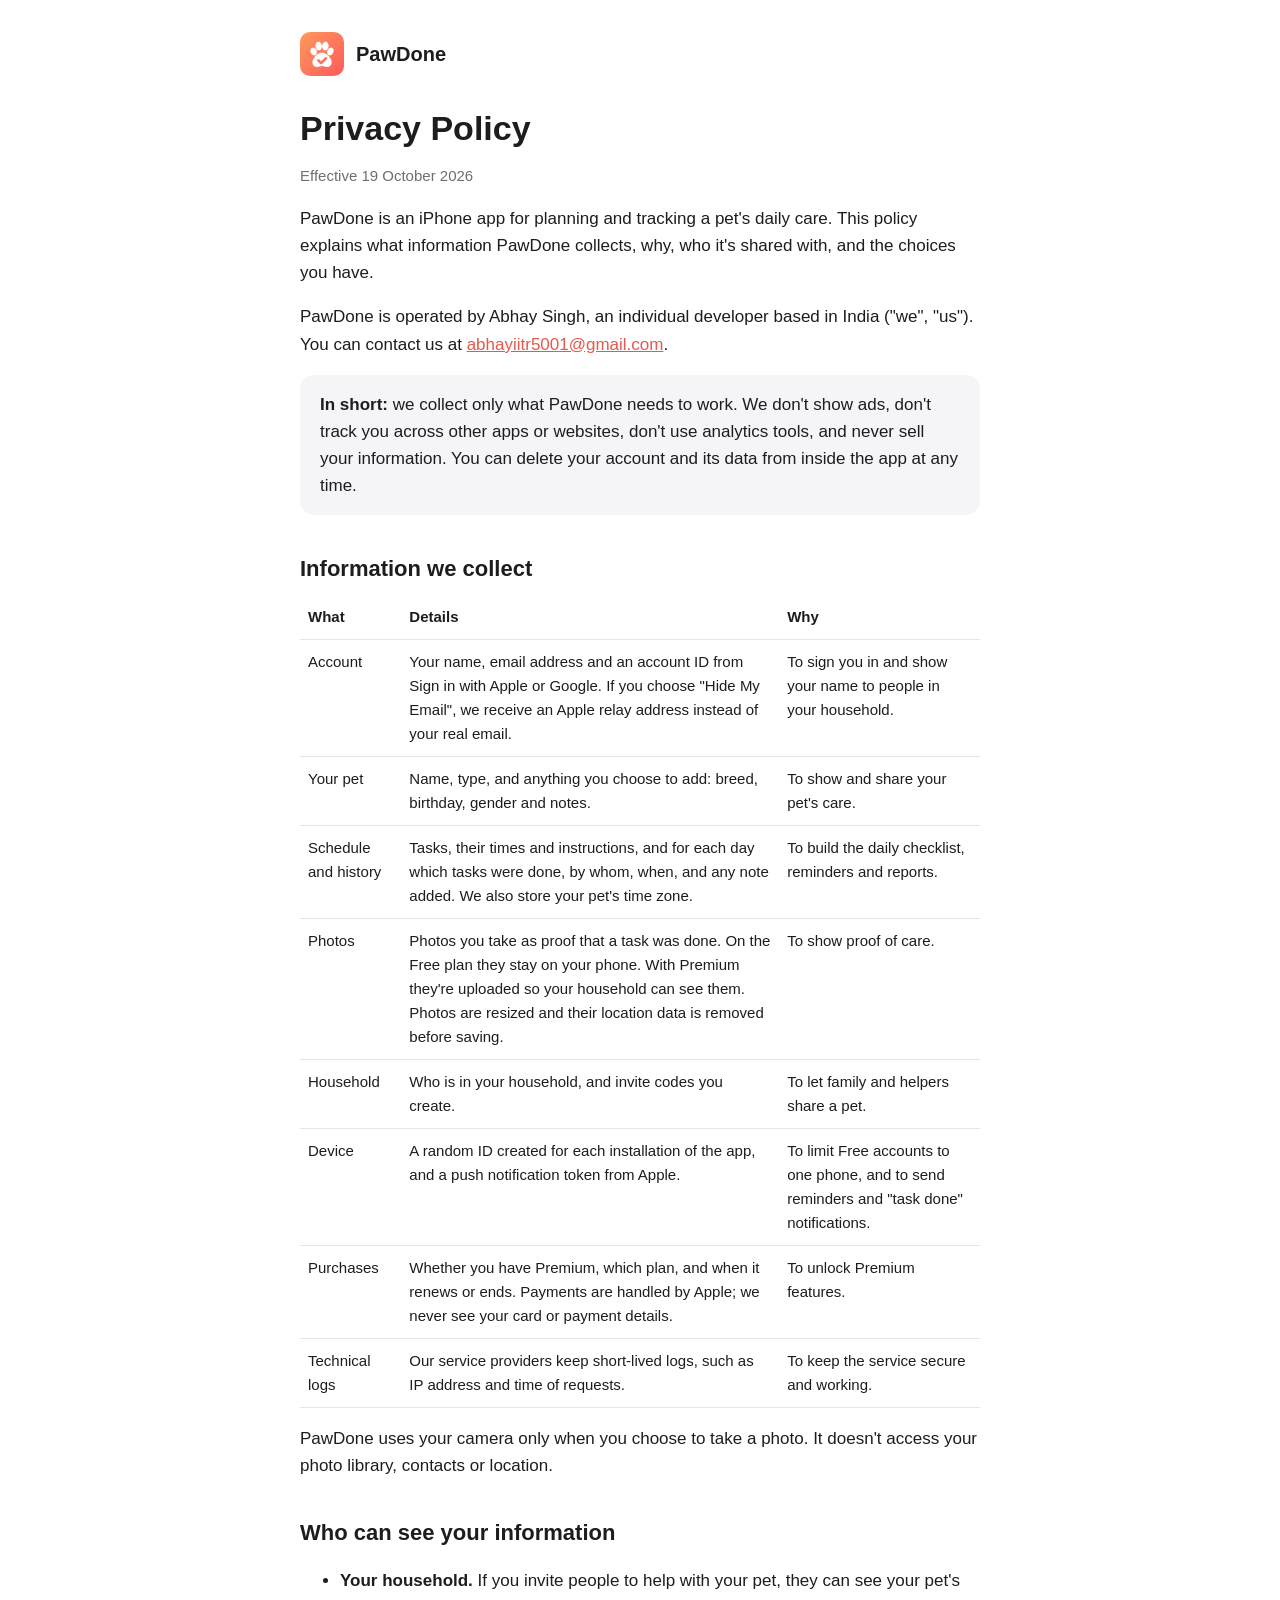
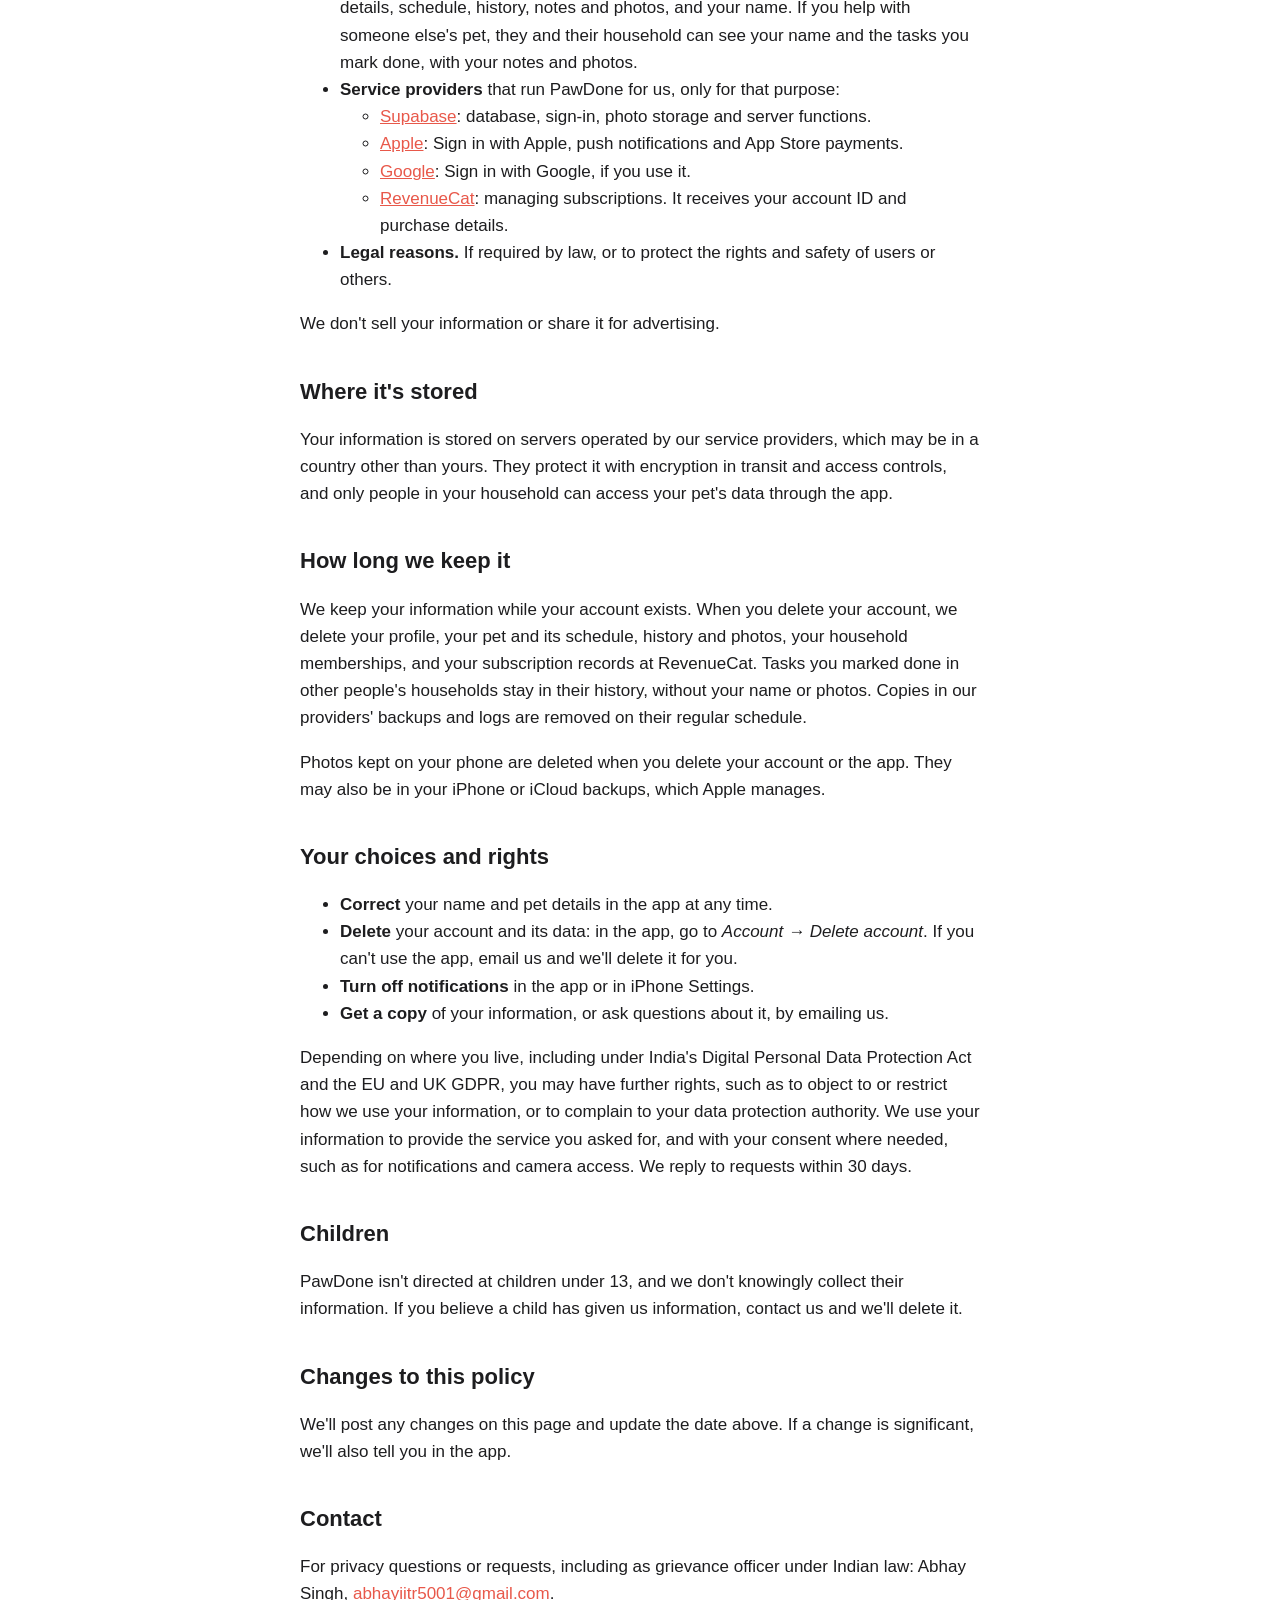
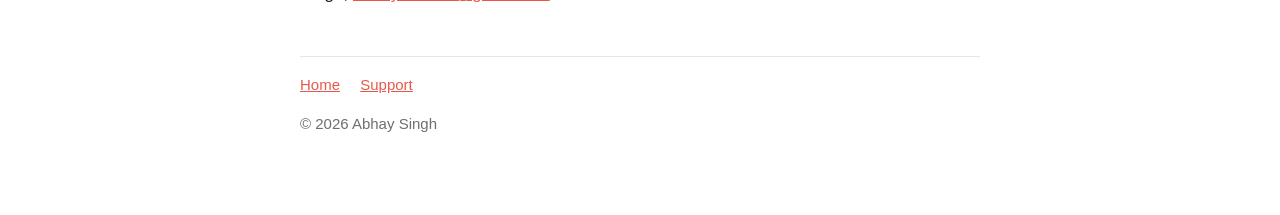
==== site/privacy/index.html @ d8fb73e8 "Add account deletion, privacy policy and support pages (App Store requirements) Account deletion (Ap" ====
<!doctype html>
<html lang="en">
<head>
  <meta charset="utf-8">
  <meta name="viewport" content="width=device-width, initial-scale=1">
  <title>Privacy Policy · PawDone</title>
  <link rel="icon" href="../icon.png">
  <link rel="stylesheet" href="../style.css">
</head>
<body>
  <main>
    <header class="site">
      <img src="../icon.png" alt="">
      <a href="../">PawDone</a>
    </header>

    <h1>Privacy Policy</h1>
    <p class="updated">Effective 19 October 2026</p>

    <p>PawDone is an iPhone app for planning and tracking a pet's daily care. This policy explains what information PawDone collects, why, who it's shared with, and the choices you have.</p>

    <p>PawDone is operated by Abhay Singh, an individual developer based in India ("we", "us"). You can contact us at <a href="mailto:abhayiitr5001@gmail.com">abhayiitr5001@gmail.com</a>.</p>

    <div class="card">
      <strong>In short:</strong> we collect only what PawDone needs to work. We don't show ads, don't track you across other apps or websites, don't use analytics tools, and never sell your information. You can delete your account and its data from inside the app at any time.
    </div>

    <h2>Information we collect</h2>
    <table>
      <tr><th>What</th><th>Details</th><th>Why</th></tr>
      <tr>
        <td>Account</td>
        <td>Your name, email address and an account ID from Sign in with Apple or Google. If you choose "Hide My Email", we receive an Apple relay address instead of your real email.</td>
        <td>To sign you in and show your name to people in your household.</td>
      </tr>
      <tr>
        <td>Your pet</td>
        <td>Name, type, and anything you choose to add: breed, birthday, gender and notes.</td>
        <td>To show and share your pet's care.</td>
      </tr>
      <tr>
        <td>Schedule and history</td>
        <td>Tasks, their times and instructions, and for each day which tasks were done, by whom, when, and any note added. We also store your pet's time zone.</td>
        <td>To build the daily checklist, reminders and reports.</td>
      </tr>
      <tr>
        <td>Photos</td>
        <td>Photos you take as proof that a task was done. On the Free plan they stay on your phone. With Premium they're uploaded so your household can see them. Photos are resized and their location data is removed before saving.</td>
        <td>To show proof of care.</td>
      </tr>
      <tr>
        <td>Household</td>
        <td>Who is in your household, and invite codes you create.</td>
        <td>To let family and helpers share a pet.</td>
      </tr>
      <tr>
        <td>Device</td>
        <td>A random ID created for each installation of the app, and a push notification token from Apple.</td>
        <td>To limit Free accounts to one phone, and to send reminders and "task done" notifications.</td>
      </tr>
      <tr>
        <td>Purchases</td>
        <td>Whether you have Premium, which plan, and when it renews or ends. Payments are handled by Apple; we never see your card or payment details.</td>
        <td>To unlock Premium features.</td>
      </tr>
      <tr>
        <td>Technical logs</td>
        <td>Our service providers keep short-lived logs, such as IP address and time of requests.</td>
        <td>To keep the service secure and working.</td>
      </tr>
    </table>

    <p>PawDone uses your camera only when you choose to take a photo. It doesn't access your photo library, contacts or location.</p>

    <h2>Who can see your information</h2>
    <ul>
      <li><strong>Your household.</strong> If you invite people to help with your pet, they can see your pet's details, schedule, history, notes and photos, and your name. If you help with someone else's pet, they and their household can see your name and the tasks you mark done, with your notes and photos.</li>
      <li><strong>Service providers</strong> that run PawDone for us, only for that purpose:
        <ul>
          <li><a href="https://supabase.com/privacy">Supabase</a>: database, sign-in, photo storage and server functions.</li>
          <li><a href="https://www.apple.com/legal/privacy/">Apple</a>: Sign in with Apple, push notifications and App Store payments.</li>
          <li><a href="https://policies.google.com/privacy">Google</a>: Sign in with Google, if you use it.</li>
          <li><a href="https://www.revenuecat.com/privacy">RevenueCat</a>: managing subscriptions. It receives your account ID and purchase details.</li>
        </ul>
      </li>
      <li><strong>Legal reasons.</strong> If required by law, or to protect the rights and safety of users or others.</li>
    </ul>
    <p>We don't sell your information or share it for advertising.</p>

    <h2>Where it's stored</h2>
    <p>Your information is stored on servers operated by our service providers, which may be in a country other than yours. They protect it with encryption in transit and access controls, and only people in your household can access your pet's data through the app.</p>

    <h2>How long we keep it</h2>
    <p>We keep your information while your account exists. When you delete your account, we delete your profile, your pet and its schedule, history and photos, your household memberships, and your subscription records at RevenueCat. Tasks you marked done in other people's households stay in their history, without your name or photos. Copies in our providers' backups and logs are removed on their regular schedule.</p>
    <p>Photos kept on your phone are deleted when you delete your account or the app. They may also be in your iPhone or iCloud backups, which Apple manages.</p>

    <h2>Your choices and rights</h2>
    <ul>
      <li><strong>Correct</strong> your name and pet details in the app at any time.</li>
      <li><strong>Delete</strong> your account and its data: in the app, go to <em>Account → Delete account</em>. If you can't use the app, email us and we'll delete it for you.</li>
      <li><strong>Turn off notifications</strong> in the app or in iPhone Settings.</li>
      <li><strong>Get a copy</strong> of your information, or ask questions about it, by emailing us.</li>
    </ul>
    <p>Depending on where you live, including under India's Digital Personal Data Protection Act and the EU and UK GDPR, you may have further rights, such as to object to or restrict how we use your information, or to complain to your data protection authority. We use your information to provide the service you asked for, and with your consent where needed, such as for notifications and camera access. We reply to requests within 30 days.</p>

    <h2>Children</h2>
    <p>PawDone isn't directed at children under 13, and we don't knowingly collect their information. If you believe a child has given us information, contact us and we'll delete it.</p>

    <h2>Changes to this policy</h2>
    <p>We'll post any changes on this page and update the date above. If a change is significant, we'll also tell you in the app.</p>

    <h2>Contact</h2>
    <p>For privacy questions or requests, including as grievance officer under Indian law: Abhay Singh, <a href="mailto:abhayiitr5001@gmail.com">abhayiitr5001@gmail.com</a>.</p>

    <footer>
      <a href="../">Home</a>
      <a href="../support/">Support</a>
      <p>© 2026 Abhay Singh</p>
    </footer>
  </main>
</body>
</html>
---- site/style.css ----
:root {
  --accent: #e8584a;
  --text: #1d1d1f;
  --muted: #6e6e73;
  --line: #e5e5ea;
  --surface: #f5f5f7;
  --background: #fff;
}

@media (prefers-color-scheme: dark) {
  :root {
    --accent: #ff7b6e;
    --text: #f5f5f7;
    --muted: #a1a1a6;
    --line: #38383a;
    --surface: #1c1c1e;
    --background: #000;
  }
}

* { box-sizing: border-box; }

body {
  margin: 0;
  font: 17px/1.6 -apple-system, BlinkMacSystemFont, "Segoe UI", Roboto, sans-serif;
  color: var(--text);
  background: var(--background);
}

main {
  max-width: 720px;
  margin: 0 auto;
  padding: 32px 20px 64px;
}

a { color: var(--accent); }

header.site {
  display: flex;
  align-items: center;
  gap: 12px;
  margin-bottom: 32px;
}

header.site img {
  width: 44px;
  height: 44px;
  border-radius: 10px;
}

header.site a {
  color: var(--text);
  font-weight: 600;
  font-size: 20px;
  text-decoration: none;
}

h1 { font-size: 34px; line-height: 1.2; margin: 0 0 8px; }
h2 { font-size: 22px; margin: 36px 0 8px; }
h3 { font-size: 18px; margin: 24px 0 4px; }

.lead { font-size: 20px; color: var(--muted); margin: 0 0 24px; }
.updated { color: var(--muted); font-size: 15px; }

.card {
  background: var(--surface);
  border-radius: 14px;
  padding: 16px 20px;
  margin: 16px 0;
}

.card > :first-child { margin-top: 0; }
.card > :last-child { margin-bottom: 0; }

table { border-collapse: collapse; width: 100%; font-size: 15px; }
th, td { text-align: left; vertical-align: top; padding: 10px 8px; border-bottom: 1px solid var(--line); }
th { font-weight: 600; }

details { border-bottom: 1px solid var(--line); padding: 12px 0; }
summary { cursor: pointer; font-weight: 600; }
details p, details ol, details ul { margin: 8px 0 0; }

footer {
  margin-top: 48px;
  padding-top: 16px;
  border-top: 1px solid var(--line);
  color: var(--muted);
  font-size: 15px;
}

footer a { margin-right: 16px; }

.hero { text-align: center; padding: 24px 0; }
.hero img { width: 120px; height: 120px; border-radius: 27px; }
.hero h1 { font-size: 44px; margin-top: 16px; }
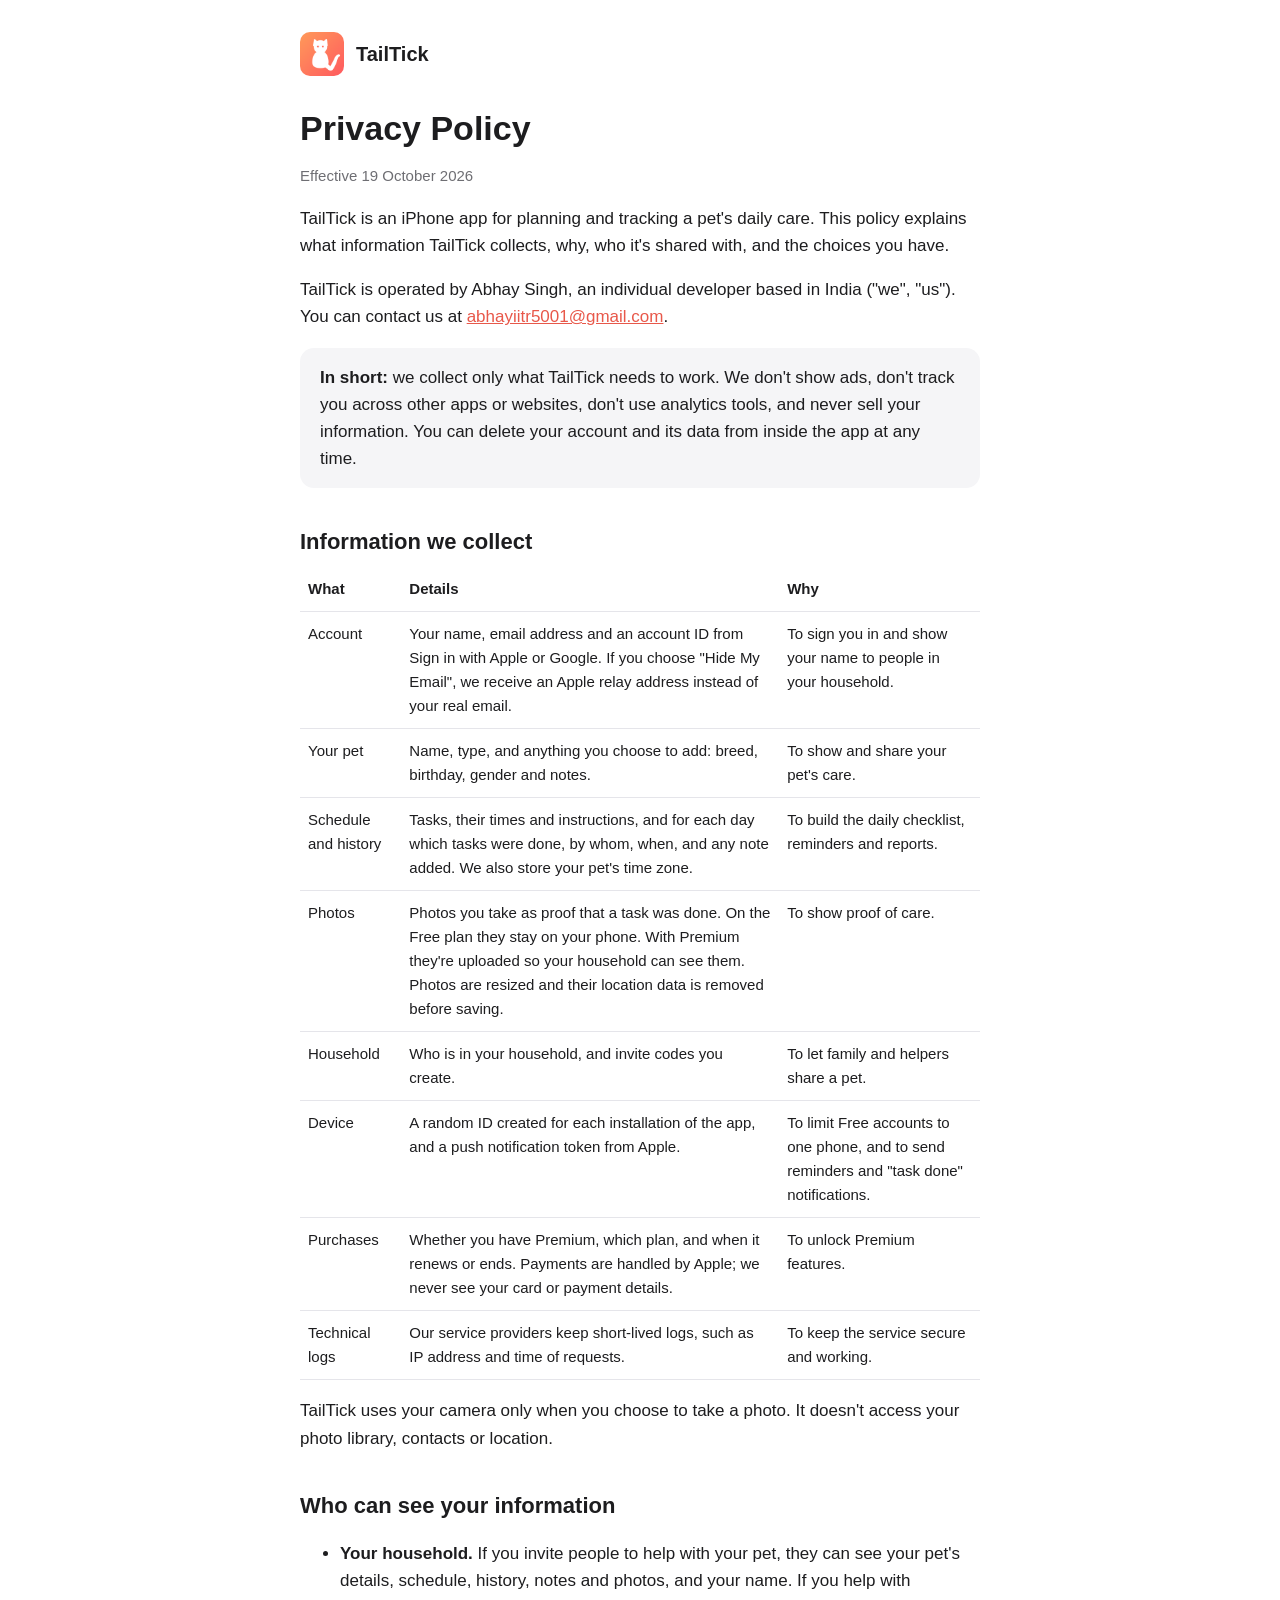
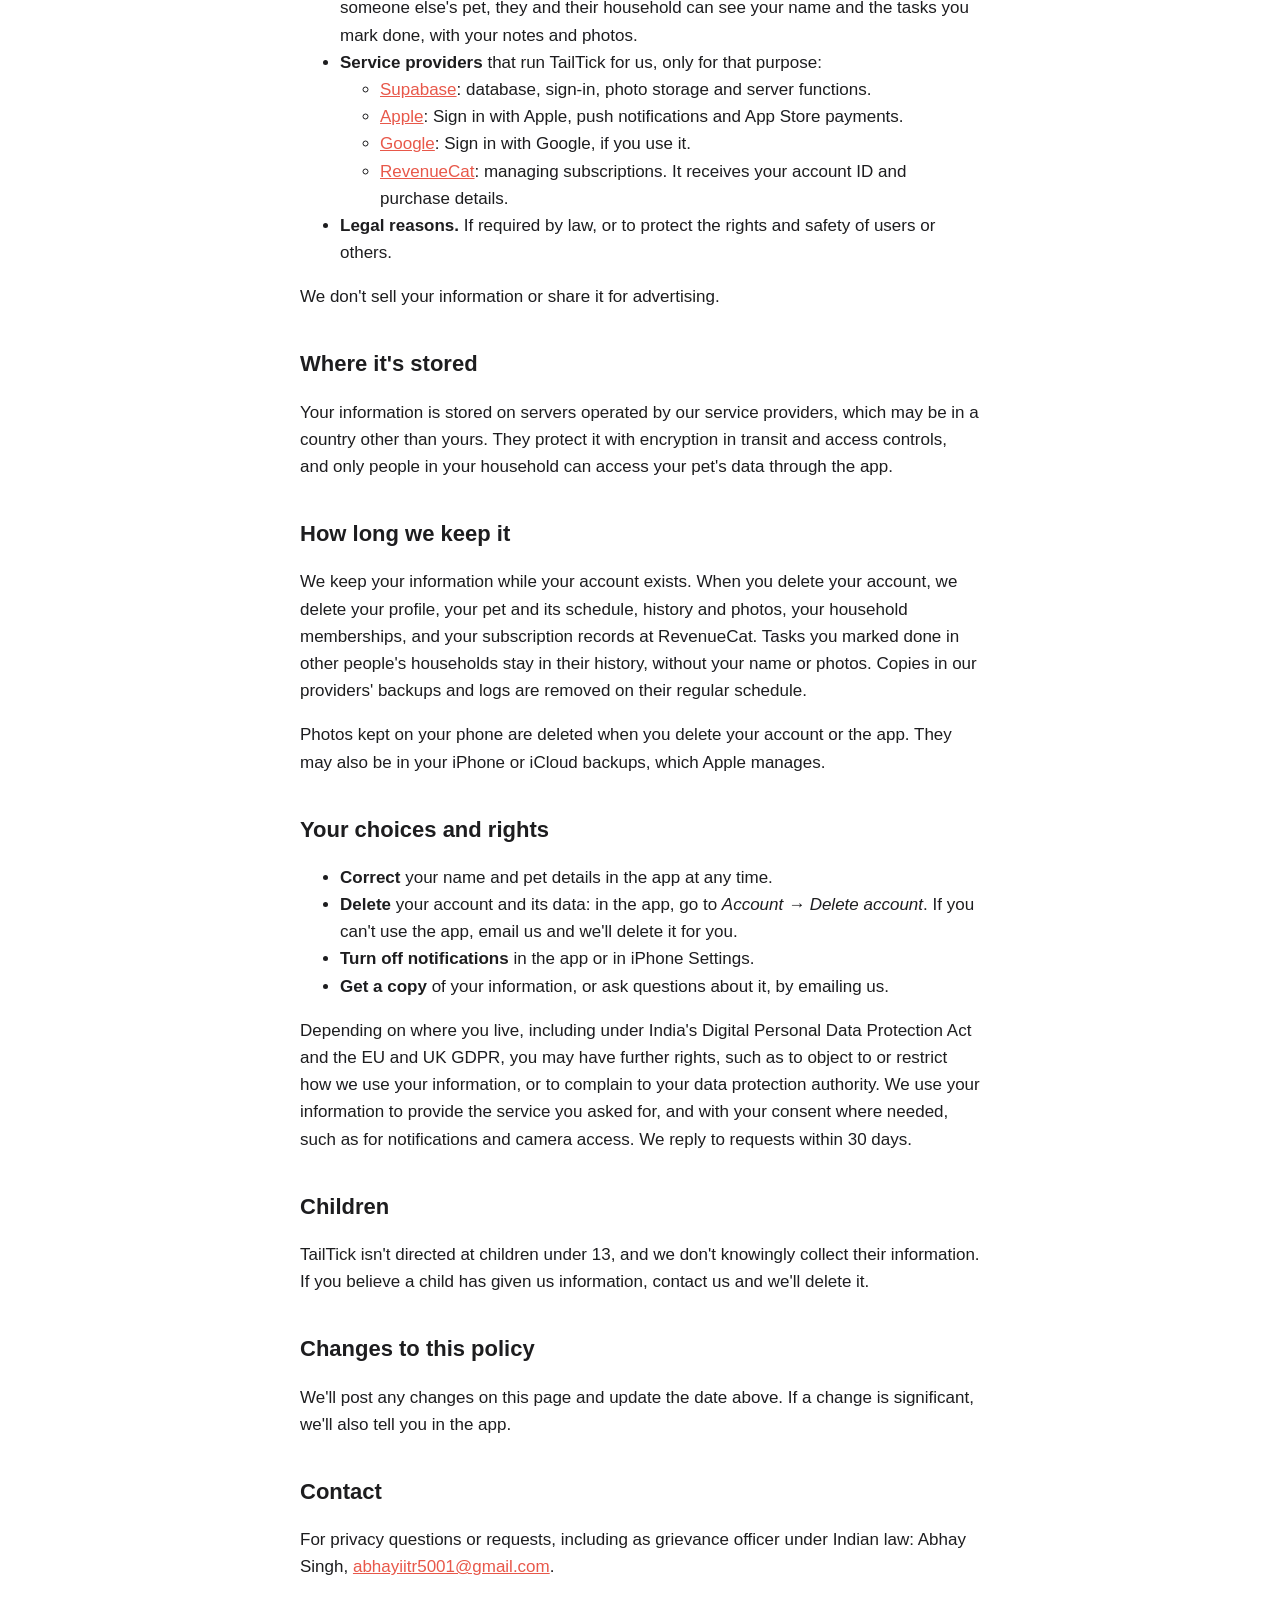
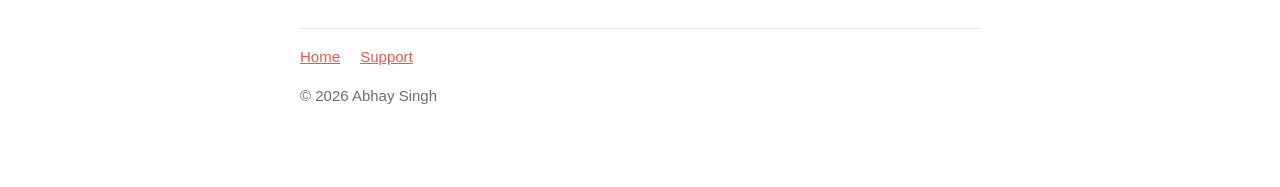
==== commit 9a461095: "Rename the app to TailTick, with a new icon Another app called "PawDone: Pet Care Tracker" is alread" ====
--- a/site/privacy/index.html
+++ b/site/privacy/index.html
@@ -3,7 +3,7 @@
 <head>
   <meta charset="utf-8">
   <meta name="viewport" content="width=device-width, initial-scale=1">
-  <title>Privacy Policy · PawDone</title>
+  <title>Privacy Policy · TailTick</title>
   <link rel="icon" href="../icon.png">
   <link rel="stylesheet" href="../style.css">
 </head>
@@ -11,18 +11,18 @@
   <main>
     <header class="site">
       <img src="../icon.png" alt="">
-      <a href="../">PawDone</a>
+      <a href="../">TailTick</a>
     </header>
 
     <h1>Privacy Policy</h1>
     <p class="updated">Effective 19 October 2026</p>
 
-    <p>PawDone is an iPhone app for planning and tracking a pet's daily care. This policy explains what information PawDone collects, why, who it's shared with, and the choices you have.</p>
+    <p>TailTick is an iPhone app for planning and tracking a pet's daily care. This policy explains what information TailTick collects, why, who it's shared with, and the choices you have.</p>
 
-    <p>PawDone is operated by Abhay Singh, an individual developer based in India ("we", "us"). You can contact us at <a href="mailto:abhayiitr5001@gmail.com">abhayiitr5001@gmail.com</a>.</p>
+    <p>TailTick is operated by Abhay Singh, an individual developer based in India ("we", "us"). You can contact us at <a href="mailto:abhayiitr5001@gmail.com">abhayiitr5001@gmail.com</a>.</p>
 
     <div class="card">
-      <strong>In short:</strong> we collect only what PawDone needs to work. We don't show ads, don't track you across other apps or websites, don't use analytics tools, and never sell your information. You can delete your account and its data from inside the app at any time.
+      <strong>In short:</strong> we collect only what TailTick needs to work. We don't show ads, don't track you across other apps or websites, don't use analytics tools, and never sell your information. You can delete your account and its data from inside the app at any time.
     </div>
 
     <h2>Information we collect</h2>
@@ -70,12 +70,12 @@
       </tr>
     </table>
 
-    <p>PawDone uses your camera only when you choose to take a photo. It doesn't access your photo library, contacts or location.</p>
+    <p>TailTick uses your camera only when you choose to take a photo. It doesn't access your photo library, contacts or location.</p>
 
     <h2>Who can see your information</h2>
     <ul>
       <li><strong>Your household.</strong> If you invite people to help with your pet, they can see your pet's details, schedule, history, notes and photos, and your name. If you help with someone else's pet, they and their household can see your name and the tasks you mark done, with your notes and photos.</li>
-      <li><strong>Service providers</strong> that run PawDone for us, only for that purpose:
+      <li><strong>Service providers</strong> that run TailTick for us, only for that purpose:
         <ul>
           <li><a href="https://supabase.com/privacy">Supabase</a>: database, sign-in, photo storage and server functions.</li>
           <li><a href="https://www.apple.com/legal/privacy/">Apple</a>: Sign in with Apple, push notifications and App Store payments.</li>
@@ -104,7 +104,7 @@
     <p>Depending on where you live, including under India's Digital Personal Data Protection Act and the EU and UK GDPR, you may have further rights, such as to object to or restrict how we use your information, or to complain to your data protection authority. We use your information to provide the service you asked for, and with your consent where needed, such as for notifications and camera access. We reply to requests within 30 days.</p>
 
     <h2>Children</h2>
-    <p>PawDone isn't directed at children under 13, and we don't knowingly collect their information. If you believe a child has given us information, contact us and we'll delete it.</p>
+    <p>TailTick isn't directed at children under 13, and we don't knowingly collect their information. If you believe a child has given us information, contact us and we'll delete it.</p>
 
     <h2>Changes to this policy</h2>
     <p>We'll post any changes on this page and update the date above. If a change is significant, we'll also tell you in the app.</p>
